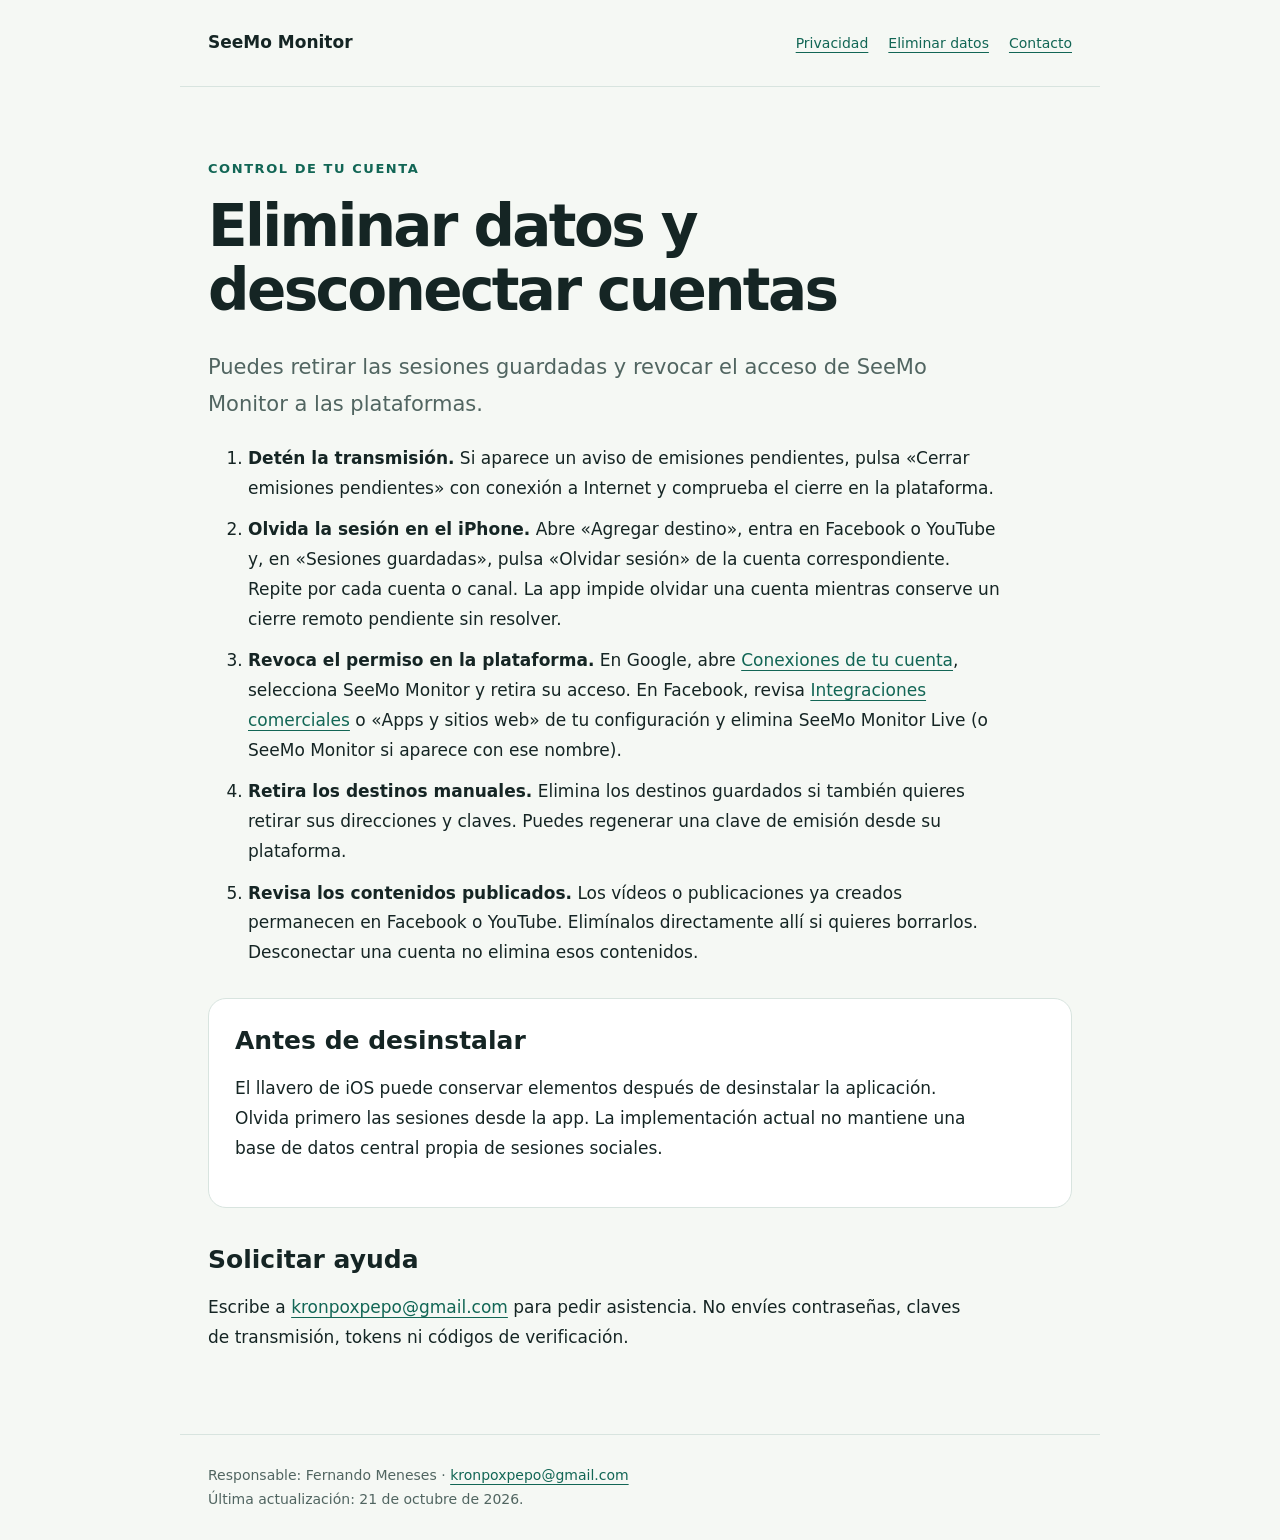
==== eliminar-datos.html @ 220f9805 "Publicar soporte, privacidad y eliminación de datos" ====
<!doctype html><html lang="es"><head><meta charset="utf-8"><meta name="viewport" content="width=device-width,initial-scale=1"><meta name="description" content="Soporte, privacidad y control de datos de SeeMo Monitor."><title>Eliminar datos · SeeMo Monitor</title><link rel="stylesheet" href="style.css"></head><body><header><a href="index.html">SeeMo Monitor</a><nav aria-label="Principal"><a href="privacidad.html">Privacidad</a><a href="eliminar-datos.html">Eliminar datos</a><a href="mailto:kronpoxpepo@gmail.com">Contacto</a></nav></header><main><p class="eyebrow">Control de tu cuenta</p><h1>Eliminar datos y desconectar cuentas</h1><p class="lead">Puedes retirar las sesiones guardadas y revocar el acceso de SeeMo Monitor a las plataformas.</p><ol><li><strong>Detén la transmisión.</strong> Si aparece un aviso de emisiones pendientes, pulsa «Cerrar emisiones pendientes» con conexión a Internet y comprueba el cierre en la plataforma.</li><li><strong>Olvida la sesión en el iPhone.</strong> Abre «Agregar destino», entra en Facebook o YouTube y, en «Sesiones guardadas», pulsa «Olvidar sesión» de la cuenta correspondiente. Repite por cada cuenta o canal. La app impide olvidar una cuenta mientras conserve un cierre remoto pendiente sin resolver.</li><li><strong>Revoca el permiso en la plataforma.</strong> En Google, abre <a href="https://myaccount.google.com/connections">Conexiones de tu cuenta</a>, selecciona SeeMo Monitor y retira su acceso. En Facebook, revisa <a href="https://www.facebook.com/settings?tab=business_tools">Integraciones comerciales</a> o «Apps y sitios web» de tu configuración y elimina SeeMo Monitor Live (o SeeMo Monitor si aparece con ese nombre).</li><li><strong>Retira los destinos manuales.</strong> Elimina los destinos guardados si también quieres retirar sus direcciones y claves. Puedes regenerar una clave de emisión desde su plataforma.</li><li><strong>Revisa los contenidos publicados.</strong> Los vídeos o publicaciones ya creados permanecen en Facebook o YouTube. Elimínalos directamente allí si quieres borrarlos. Desconectar una cuenta no elimina esos contenidos.</li></ol><div class="panel"><h2 style="margin-top:0">Antes de desinstalar</h2><p>El llavero de iOS puede conservar elementos después de desinstalar la aplicación. Olvida primero las sesiones desde la app. La implementación actual no mantiene una base de datos central propia de sesiones sociales.</p></div><h2>Solicitar ayuda</h2><p>Escribe a <a href="mailto:kronpoxpepo@gmail.com">kronpoxpepo@gmail.com</a> para pedir asistencia. No envíes contraseñas, claves de transmisión, tokens ni códigos de verificación.</p></main><footer>Responsable: Fernando Meneses · <a href="mailto:kronpoxpepo@gmail.com">kronpoxpepo@gmail.com</a><br>Última actualización: 21 de octubre de 2026.</footer></body></html>
---- style.css ----
:root{color-scheme:light;--ink:#152524;--muted:#516561;--line:#d8e4df;--green:#126655}*{box-sizing:border-box}body{margin:0;background:#f5f8f4;color:var(--ink);font:17px/1.75 system-ui,sans-serif}a{color:var(--green);text-underline-offset:4px}header,main,footer{max-width:920px;margin:auto;padding:28px}header{display:flex;align-items:center;justify-content:space-between;gap:24px;border-bottom:1px solid var(--line)}header>a{font-weight:750;text-decoration:none;color:var(--ink)}nav{display:flex;gap:20px;flex-wrap:wrap;font-size:14px}main{min-height:65vh;padding-top:58px;padding-bottom:64px}h1{font-size:clamp(34px,6vw,58px);line-height:1.12;letter-spacing:-.045em;margin:12px 0 26px}h2{font-size:25px;line-height:1.3;margin:36px 0 14px}p,li{max-width:760px}li+li{margin-top:12px}.eyebrow{font-size:13px;letter-spacing:.12em;text-transform:uppercase;color:var(--green);font-weight:700}.lead{font-size:21px;color:var(--muted)}.panel{background:white;border:1px solid var(--line);border-radius:18px;padding:26px;margin:30px 0}.links{display:grid;grid-template-columns:repeat(auto-fit,minmax(220px,1fr));gap:16px}.links a{display:block;background:white;border:1px solid var(--line);padding:22px;border-radius:14px;font-weight:650}.meta,footer{font-size:14px;color:var(--muted)}footer{border-top:1px solid var(--line)}:focus-visible{outline:3px solid #137a63;outline-offset:5px}@media(max-width:600px){header{align-items:flex-start;flex-direction:column}header,main,footer{padding-left:22px;padding-right:22px}}
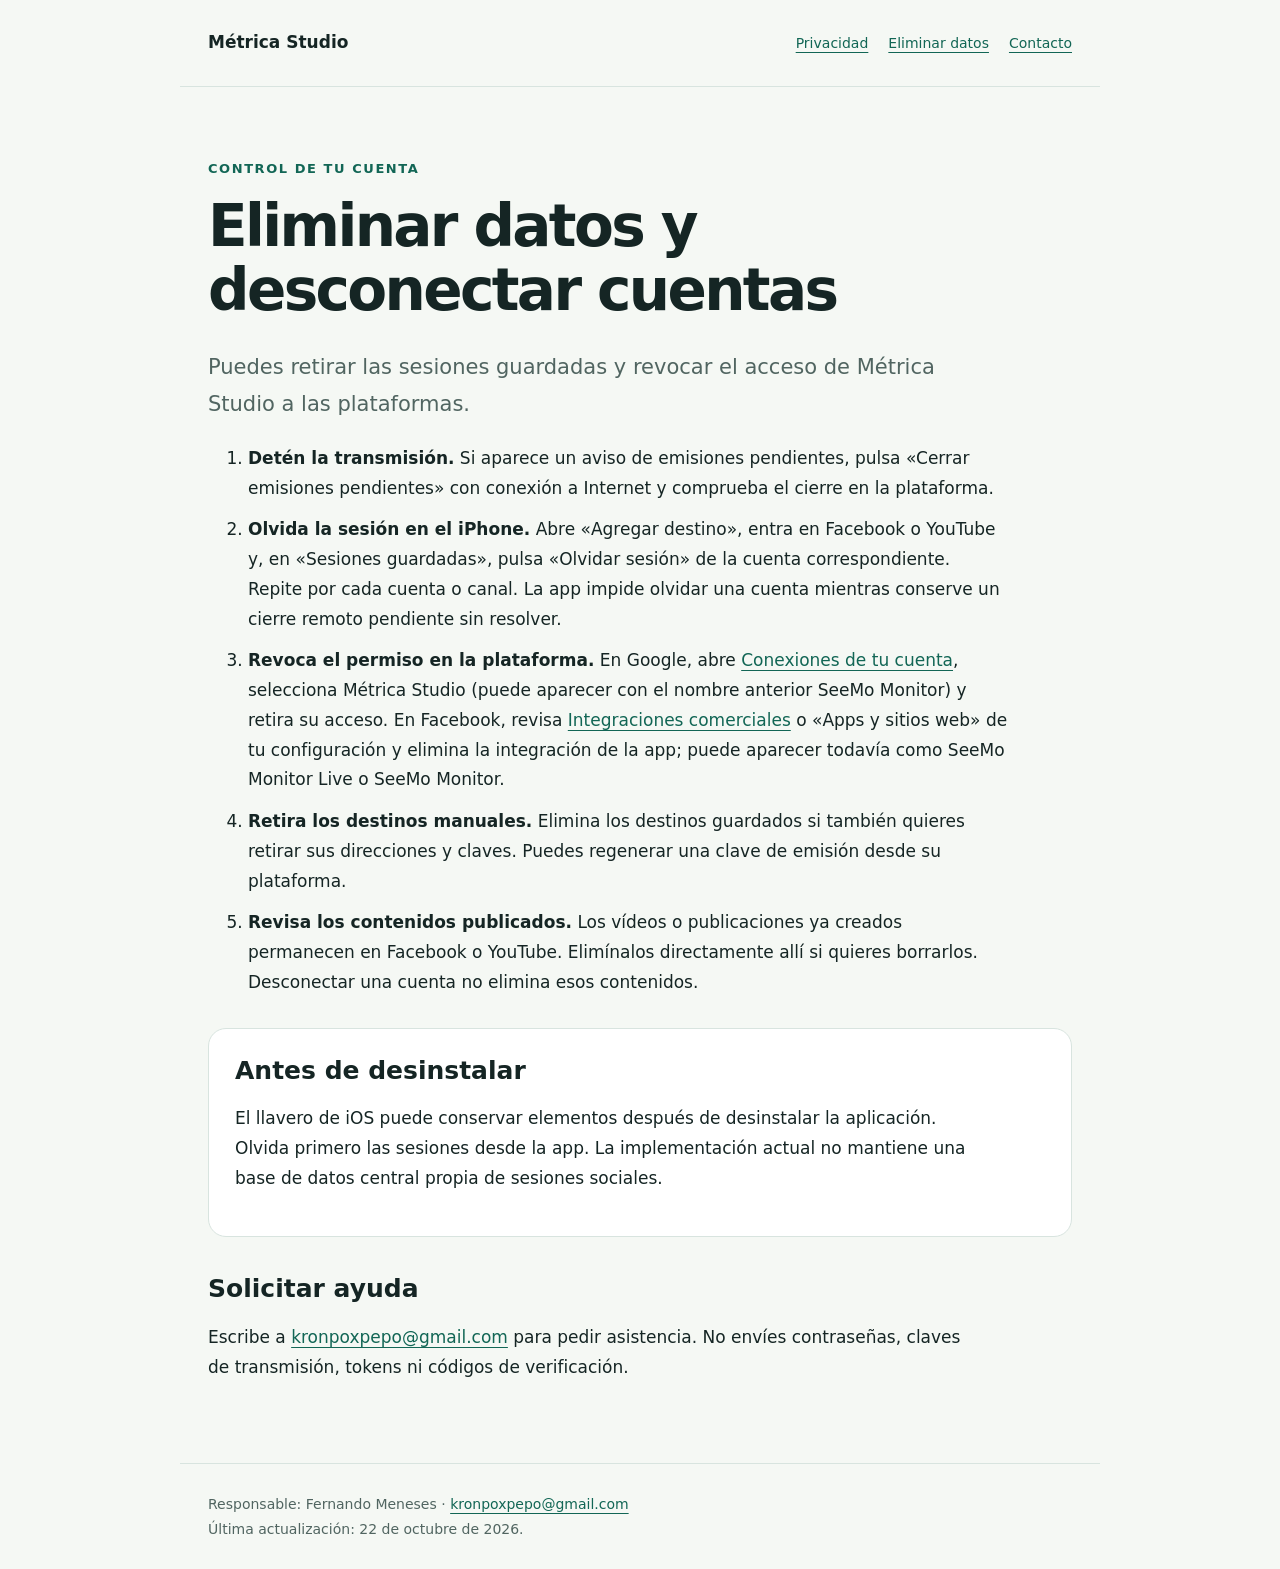
==== commit 2962d59c: "Update support branding to Métrica Studio and explain local overlay copies" ====
--- a/eliminar-datos.html
+++ b/eliminar-datos.html
@@ -1 +1 @@
-<!doctype html><html lang="es"><head><meta charset="utf-8"><meta name="viewport" content="width=device-width,initial-scale=1"><meta name="description" content="Soporte, privacidad y control de datos de SeeMo Monitor."><title>Eliminar datos · SeeMo Monitor</title><link rel="stylesheet" href="style.css"></head><body><header><a href="index.html">SeeMo Monitor</a><nav aria-label="Principal"><a href="privacidad.html">Privacidad</a><a href="eliminar-datos.html">Eliminar datos</a><a href="mailto:kronpoxpepo@gmail.com">Contacto</a></nav></header><main><p class="eyebrow">Control de tu cuenta</p><h1>Eliminar datos y desconectar cuentas</h1><p class="lead">Puedes retirar las sesiones guardadas y revocar el acceso de SeeMo Monitor a las plataformas.</p><ol><li><strong>Detén la transmisión.</strong> Si aparece un aviso de emisiones pendientes, pulsa «Cerrar emisiones pendientes» con conexión a Internet y comprueba el cierre en la plataforma.</li><li><strong>Olvida la sesión en el iPhone.</strong> Abre «Agregar destino», entra en Facebook o YouTube y, en «Sesiones guardadas», pulsa «Olvidar sesión» de la cuenta correspondiente. Repite por cada cuenta o canal. La app impide olvidar una cuenta mientras conserve un cierre remoto pendiente sin resolver.</li><li><strong>Revoca el permiso en la plataforma.</strong> En Google, abre <a href="https://myaccount.google.com/connections">Conexiones de tu cuenta</a>, selecciona SeeMo Monitor y retira su acceso. En Facebook, revisa <a href="https://www.facebook.com/settings?tab=business_tools">Integraciones comerciales</a> o «Apps y sitios web» de tu configuración y elimina SeeMo Monitor Live (o SeeMo Monitor si aparece con ese nombre).</li><li><strong>Retira los destinos manuales.</strong> Elimina los destinos guardados si también quieres retirar sus direcciones y claves. Puedes regenerar una clave de emisión desde su plataforma.</li><li><strong>Revisa los contenidos publicados.</strong> Los vídeos o publicaciones ya creados permanecen en Facebook o YouTube. Elimínalos directamente allí si quieres borrarlos. Desconectar una cuenta no elimina esos contenidos.</li></ol><div class="panel"><h2 style="margin-top:0">Antes de desinstalar</h2><p>El llavero de iOS puede conservar elementos después de desinstalar la aplicación. Olvida primero las sesiones desde la app. La implementación actual no mantiene una base de datos central propia de sesiones sociales.</p></div><h2>Solicitar ayuda</h2><p>Escribe a <a href="mailto:kronpoxpepo@gmail.com">kronpoxpepo@gmail.com</a> para pedir asistencia. No envíes contraseñas, claves de transmisión, tokens ni códigos de verificación.</p></main><footer>Responsable: Fernando Meneses · <a href="mailto:kronpoxpepo@gmail.com">kronpoxpepo@gmail.com</a><br>Última actualización: 21 de octubre de 2026.</footer></body></html>+<!doctype html><html lang="es"><head><meta charset="utf-8"><meta name="viewport" content="width=device-width,initial-scale=1"><meta name="description" content="Soporte, privacidad y control de datos de Métrica Studio."><title>Eliminar datos · Métrica Studio</title><link rel="stylesheet" href="style.css"></head><body><header><a href="index.html">Métrica Studio</a><nav aria-label="Principal"><a href="privacidad.html">Privacidad</a><a href="eliminar-datos.html">Eliminar datos</a><a href="mailto:kronpoxpepo@gmail.com">Contacto</a></nav></header><main><p class="eyebrow">Control de tu cuenta</p><h1>Eliminar datos y desconectar cuentas</h1><p class="lead">Puedes retirar las sesiones guardadas y revocar el acceso de Métrica Studio a las plataformas.</p><ol><li><strong>Detén la transmisión.</strong> Si aparece un aviso de emisiones pendientes, pulsa «Cerrar emisiones pendientes» con conexión a Internet y comprueba el cierre en la plataforma.</li><li><strong>Olvida la sesión en el iPhone.</strong> Abre «Agregar destino», entra en Facebook o YouTube y, en «Sesiones guardadas», pulsa «Olvidar sesión» de la cuenta correspondiente. Repite por cada cuenta o canal. La app impide olvidar una cuenta mientras conserve un cierre remoto pendiente sin resolver.</li><li><strong>Revoca el permiso en la plataforma.</strong> En Google, abre <a href="https://myaccount.google.com/connections">Conexiones de tu cuenta</a>, selecciona Métrica Studio (puede aparecer con el nombre anterior SeeMo Monitor) y retira su acceso. En Facebook, revisa <a href="https://www.facebook.com/settings?tab=business_tools">Integraciones comerciales</a> o «Apps y sitios web» de tu configuración y elimina la integración de la app; puede aparecer todavía como SeeMo Monitor Live o SeeMo Monitor.</li><li><strong>Retira los destinos manuales.</strong> Elimina los destinos guardados si también quieres retirar sus direcciones y claves. Puedes regenerar una clave de emisión desde su plataforma.</li><li><strong>Revisa los contenidos publicados.</strong> Los vídeos o publicaciones ya creados permanecen en Facebook o YouTube. Elimínalos directamente allí si quieres borrarlos. Desconectar una cuenta no elimina esos contenidos.</li></ol><div class="panel"><h2 style="margin-top:0">Antes de desinstalar</h2><p>El llavero de iOS puede conservar elementos después de desinstalar la aplicación. Olvida primero las sesiones desde la app. La implementación actual no mantiene una base de datos central propia de sesiones sociales.</p></div><h2>Solicitar ayuda</h2><p>Escribe a <a href="mailto:kronpoxpepo@gmail.com">kronpoxpepo@gmail.com</a> para pedir asistencia. No envíes contraseñas, claves de transmisión, tokens ni códigos de verificación.</p></main><footer>Responsable: Fernando Meneses · <a href="mailto:kronpoxpepo@gmail.com">kronpoxpepo@gmail.com</a><br>Última actualización: 22 de octubre de 2026.</footer></body></html>
